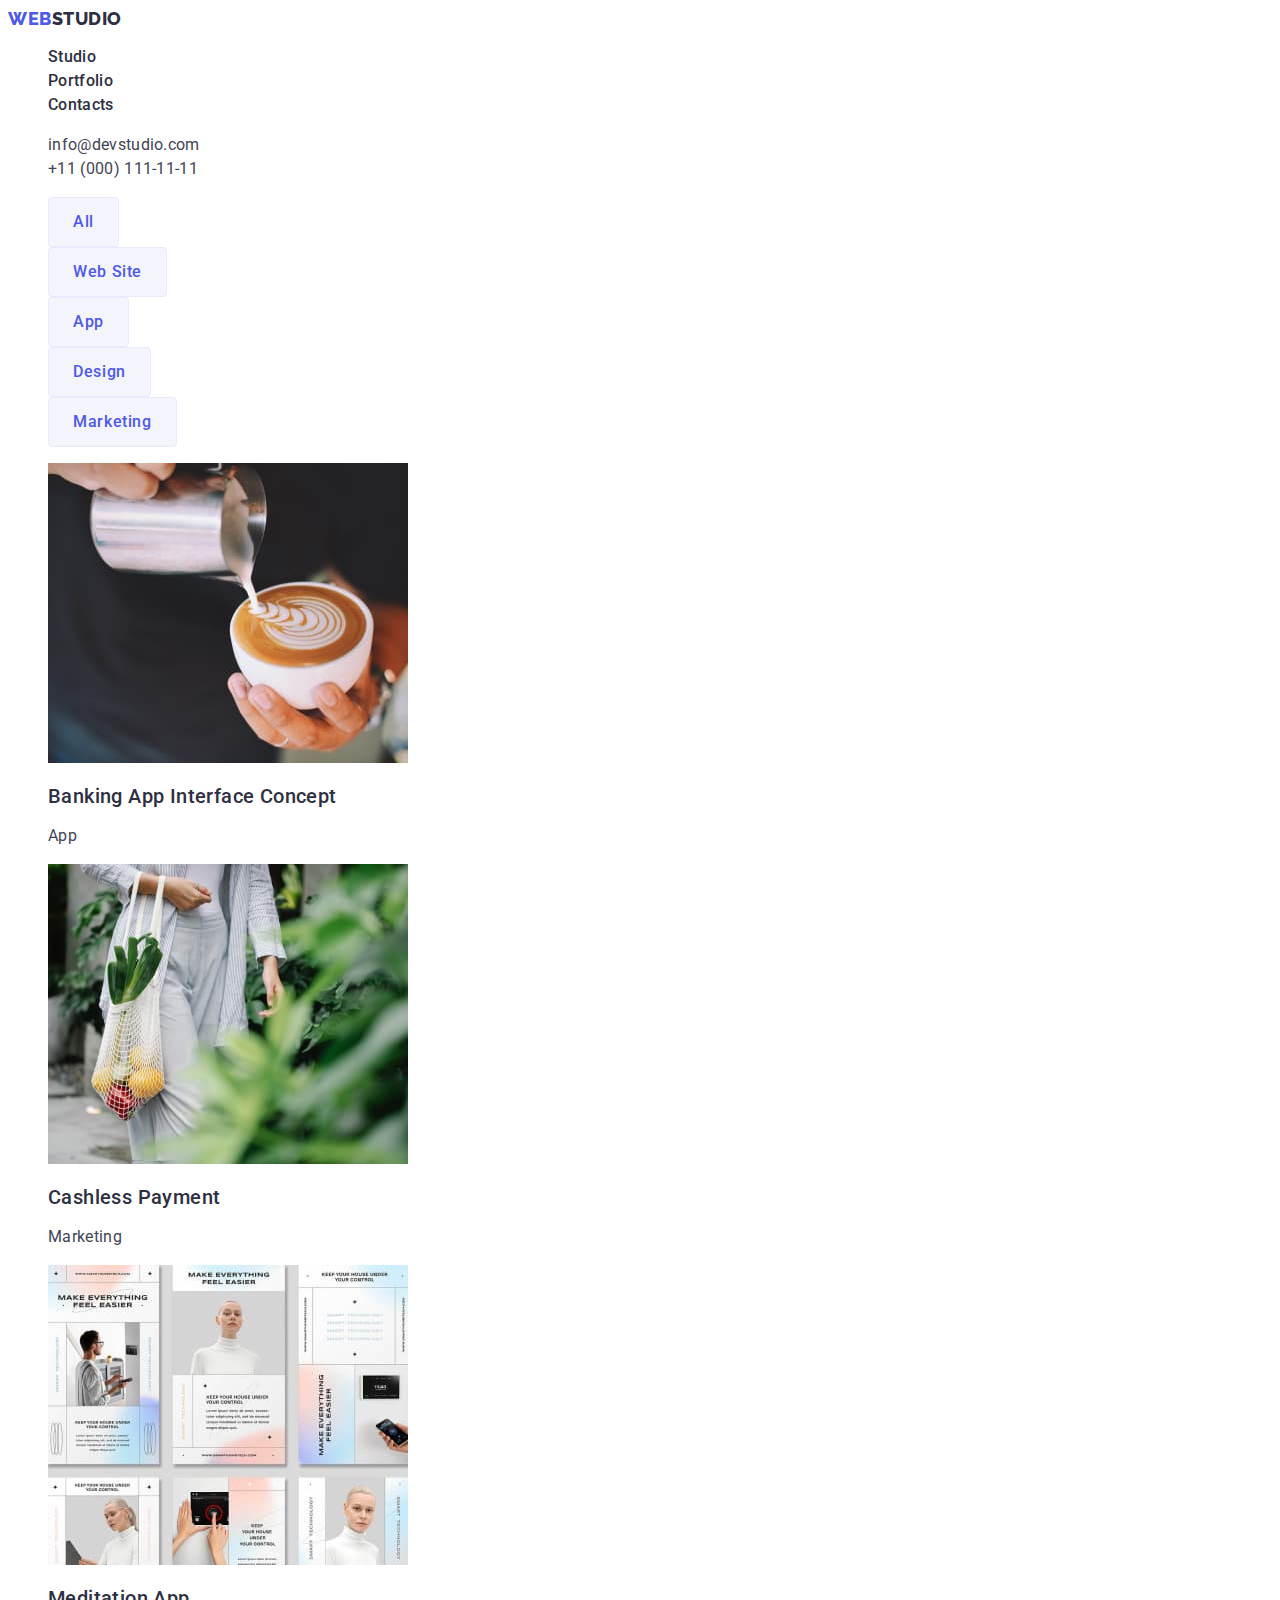
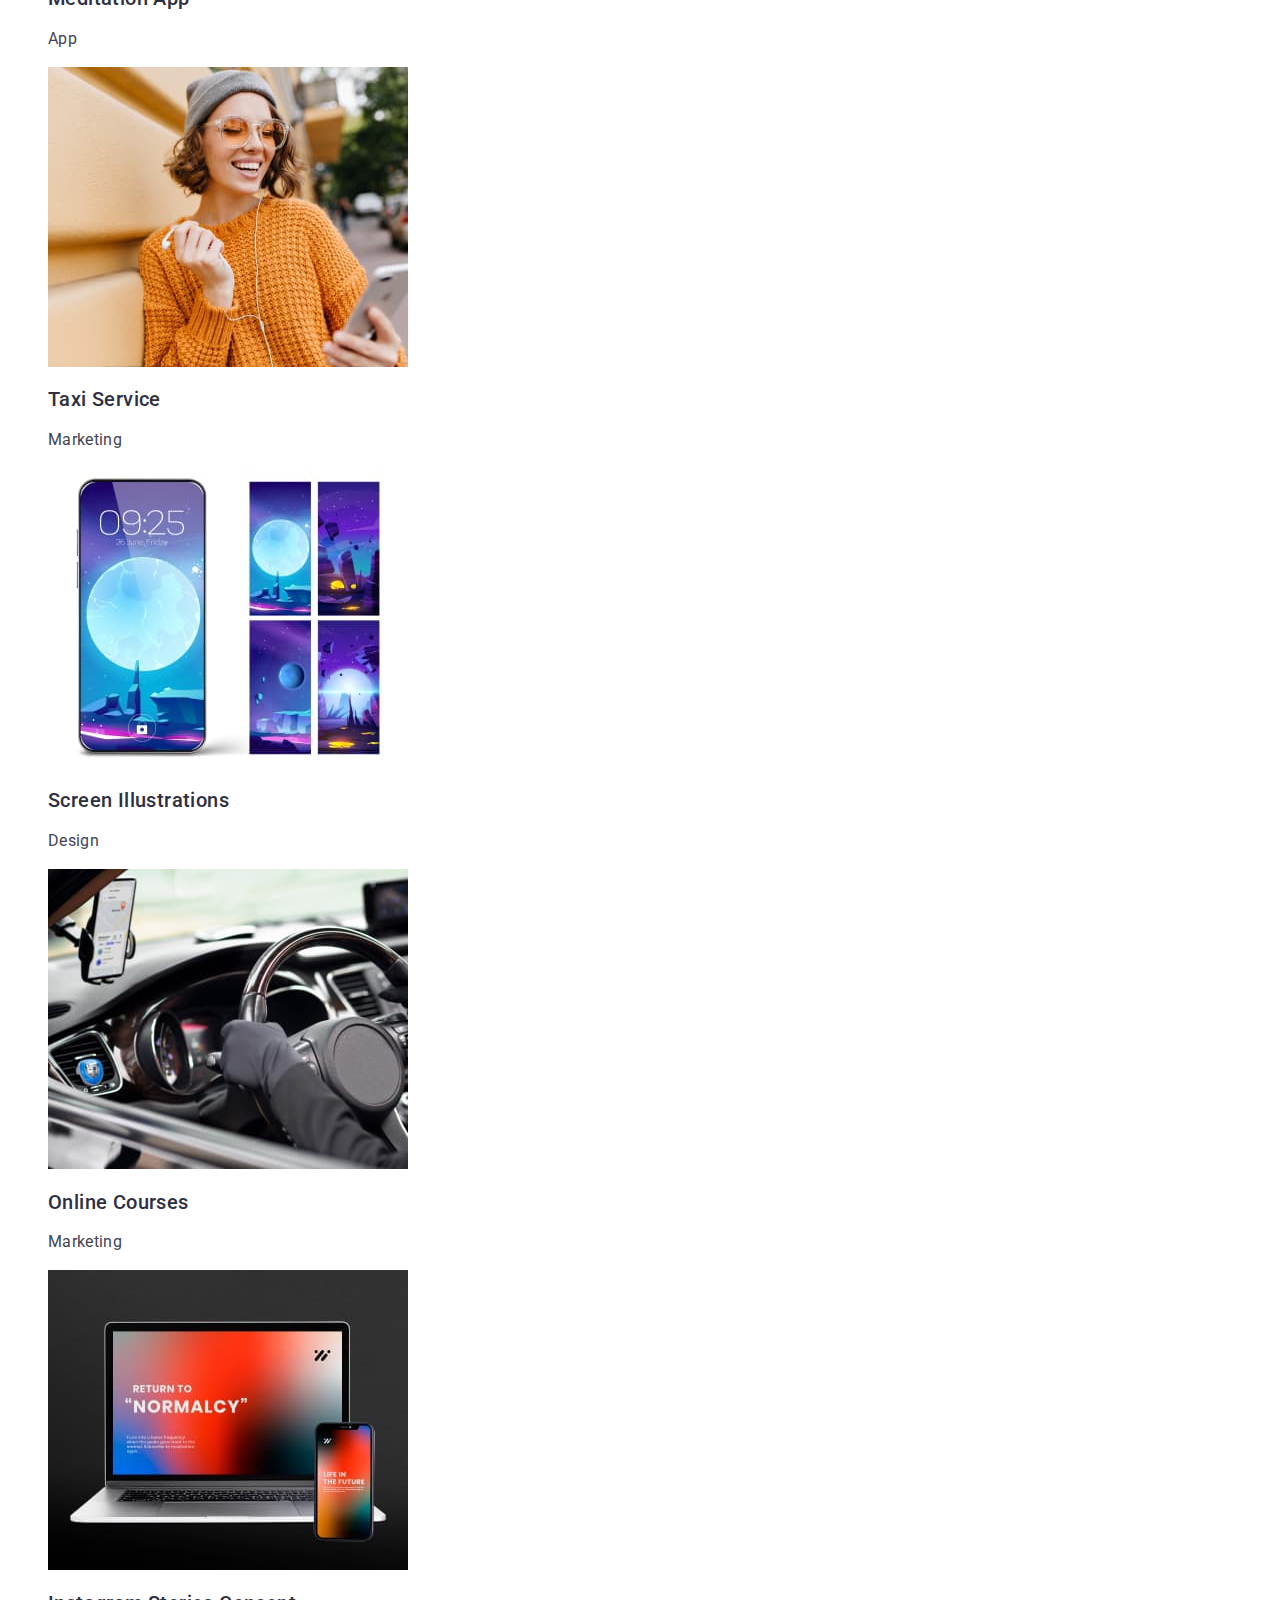
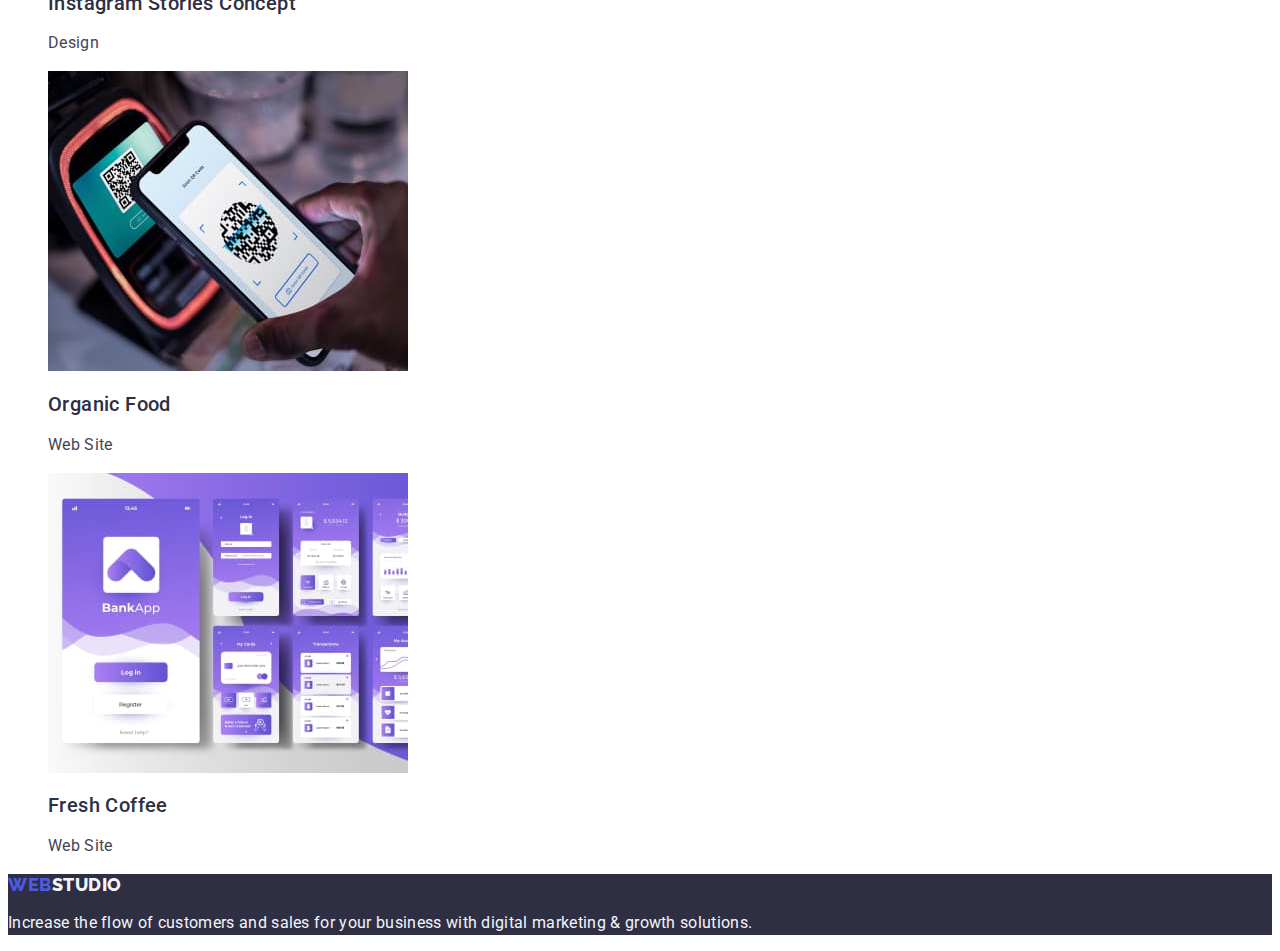
==== portfolio.html @ 0aa640eb "Add homework 2" ====
<!DOCTYPE html>
<html lang="en">
  <head>
    <meta charset="UTF-8" />
    <meta http-equiv="X-UA-Compatible" content="IE=edge" />
    <meta name="viewport" content="width=device-width, initial-scale=1.0" />
    <title>Portfolio</title>

    <link rel="preconnect" href="https://fonts.googleapis.com" />
    <link rel="preconnect" href="https://fonts.gstatic.com" crossorigin />
    <link
      href="https://fonts.googleapis.com/css2?family=Raleway:wght@700;800&family=Roboto:wght@400;500;700;900&display=swap"
      rel="stylesheet"
    />

    <link rel="stylesheet" href="./css/styles.css" />
  </head>
  <body>
    <header>
      <nav>
        <a class="logo-link link" href="./index.html"
          >Web<span class="logo-link-theame-dark">Studio</span></a
        >

        <ul class="menu list">
          <li class="menu-item"><a class="menu-link link" href="./index.html">Studio</a></li>
          <li class="menu-item"><a class="menu-link link" href="./portfolio.html">Portfolio</a></li>
          <li class="menu-item"><a class="menu-link link" href="">Contacts</a></li>
        </ul>
      </nav>

      <address class="contacts">
        <ul class="contacts-list list">
          <li class="contacts-item">
            <a class="contacts-link link" href="mailto:info@devstudio.com">info@devstudio.com</a>
          </li>
          <li class="contacts-item">
            <a class="contacts-link link" href="tel:+110001111111">+11 (000) 111-11-11</a>
          </li>
        </ul>
      </address>
    </header>

    <main>
      <!-- Portfolio section -->
      <section class="portfolio-section">
        <h1 hidden>Portfolio</h1>
        <ul class="portfolio-menu list">
          <li class="portfolio-menu-item">
            <button class="portfolio-menu-button" type="button">All</button>
          </li>
          <li class="portfolio-menu-item">
            <button class="portfolio-menu-button" type="button">Web Site</button>
          </li>
          <li class="portfolio-menu-item">
            <button class="portfolio-menu-button" type="button">App</button>
          </li>
          <li class="portfolio-menu-item">
            <button class="portfolio-menu-button" type="button">Design</button>
          </li>
          <li class="portfolio-menu-item">
            <button class="portfolio-menu-button" type="button">Marketing</button>
          </li>
        </ul>

        <ul class="portfolio-list list">
          <li class="portfolio-item">
            <a class="portfolio-item-link link" href="">
              <img
                class="portfolio-item-img"
                src="./images/portfolio/img-1.jpg"
                alt="Banking App Interface Concept"
                width="360"
                height="300"
              />
              <h2 class="section-item-title">Banking App Interface Concept</h2>
              <p class="section-item-text">App</p>
            </a>
          </li>
          <li class="portfolio-item">
            <a class="portfolio-item-link link" href="">
              <img
                class="portfolio-item-img"
                src="./images/portfolio/img-2.jpg"
                alt="Cashless Payment"
                width="360"
                height="300"
              />
              <h2 class="section-item-title">Cashless Payment</h2>
              <p class="section-item-text">Marketing</p>
            </a>
          </li>
          <li class="portfolio-item">
            <a class="portfolio-item-link link" href="">
              <img
                class="portfolio-item-img"
                src="./images/portfolio/img-3.jpg"
                alt="Meditation App"
                width="360"
                height="300"
              />
              <h2 class="section-item-title">Meditation App</h2>
              <p class="section-item-text">App</p>
            </a>
          </li>
          <li class="portfolio-item">
            <a class="portfolio-item-link link" href="">
              <img
                class="portfolio-item-img"
                src="./images/portfolio/img-4.jpg"
                alt="Taxi Service"
                width="360"
                height="300"
              />
              <h2 class="section-item-title">Taxi Service</h2>
              <p class="section-item-text">Marketing</p>
            </a>
          </li>
          <li class="portfolio-item">
            <a class="portfolio-item-link link" href="">
              <img
                class="portfolio-item-img"
                src="./images/portfolio/img-5.jpg"
                alt="Screen Illustrations"
                width="360"
                height="300"
              />
              <h2 class="section-item-title">Screen Illustrations</h2>
              <p class="section-item-text">Design</p>
            </a>
          </li>
          <li class="portfolio-item">
            <a class="portfolio-item-link link" href="">
              <img
                class="portfolio-item-img"
                src="./images/portfolio/img-6.jpg"
                alt="Online Courses"
                width="360"
                height="300"
              />
              <h2 class="section-item-title">Online Courses</h2>
              <p class="section-item-text">Marketing</p>
            </a>
          </li>
          <li class="portfolio-item">
            <a class="portfolio-item-link link" href="">
              <img
                class="portfolio-item-img"
                src="./images/portfolio/img-7.jpg"
                alt="Instagram Stories Concept"
                width="360"
                height="300"
              />
              <h2 class="section-item-title">Instagram Stories Concept</h2>
              <p class="section-item-text">Design</p>
            </a>
          </li>
          <li class="portfolio-item">
            <a class="portfolio-item-link link" href="">
              <img
                class="portfolio-item-img"
                src="./images/portfolio/img-8.jpg"
                alt="Organic Food"
                width="360"
                height="300"
              />
              <h2 class="section-item-title">Organic Food</h2>
              <p class="section-item-text">Web Site</p>
            </a>
          </li>
          <li class="portfolio-item">
            <a class="portfolio-item-link link" href="">
              <img
                class="portfolio-item-img"
                src="./images/portfolio/img-9.jpg"
                alt="Fresh Coffee"
                width="360"
                height="300"
              />
              <h2 class="section-item-title">Fresh Coffee</h2>
              <p class="section-item-text">Web Site</p>
            </a>
          </li>
        </ul>
      </section>
    </main>

    <!-- Footer section -->
    <footer class="footer-section">
      <a class="logo-link link" href="./index.html"
        >Web<span class="logo-link-theame-light">Studio</span></a
      >

      <p class="footer-text">
        Increase the flow of customers and sales for your business with digital marketing & growth
        solutions.
      </p>
    </footer>
  </body>
</html>
---- css/styles.css ----
:root {
  --general-font-color: #434455;
  --white-color: #ffffff;
  --dark-color: #2e2f42;
  --light-color: #f4f4fd;
  --link-color: #4d5ae5;
  --link-active-color: #404bbf;
}

body {
  font-family: 'Roboto', sans-serif;
  color: var(--general-font-color);
  background-color: var(--white-color);
}

.list {
  list-style: none;
}

.link {
  text-decoration: none;
}

/* ======================= Components section ========================== */

.logo-link {
  font-family: 'Raleway', sans-serif;
  font-weight: 800;
  font-size: 18px;
  line-height: 1.17;
  letter-spacing: 0.03em;
  text-transform: uppercase;
  color: var(--link-color);
}

.logo-link-theame-dark {
  color: var(--dark-color);
}

.logo-link-theame-light {
  color: var(--light-color);
}

.section-title {
  font-weight: 700;
  font-size: 36px;
  line-height: 1.11;
  letter-spacing: 0.02em;
  text-align: center;
  text-transform: capitalize;
  color: var(--dark-color);
}

.section-item-title {
  font-weight: 500;
  font-size: 20px;
  line-height: 1.2;
  letter-spacing: 0.02em;
  color: var(--dark-color);
}

.section-item-text {
  font-size: 16px;
  line-height: 1.5;
  letter-spacing: 0.02em;
  color: var(--general-font-color);
}

/* ======================= Components section ========================== */

/* ======================= Header section ========================== */

.menu-link {
  font-weight: 500;
  font-size: 16px;
  line-height: 1.5;
  letter-spacing: 0.02em;
  color: var(--dark-color);
}

.menu-link:hover,
.menu-link:focus {
  color: var(--link-active-color);
}

.contacts {
  font-style: normal;
}

.contacts-link {
  font-style: normal;

  font-size: 16px;
  line-height: 1.5;
  letter-spacing: 0.02em;
  color: var(--general-font-color);
}

.contacts-link:hover,
.contacts-link:focus {
  color: var(--link-active-color);
}

/* ======================= /Header section ========================== */

/* ======================= Hero section ========================== */
.hero-section {
  background-color: var(--dark-color);
}

.hero-title {
  font-weight: 700;
  font-size: 56px;
  line-height: 1.07;
  text-align: center;
  letter-spacing: 0.02em;
  color: var(--white-color);
}

.hero-btn {
  font-family: 'Roboto', sans-serif;
  font-weight: 500;
  font-size: 16px;
  line-height: 1.5;
  letter-spacing: 0.04em;

  cursor: pointer;
  padding: 16px 32px;
  background-color: var(--link-color);
  color: var(--white-color);
}

.hero-btn:hover,
.hero-btn:focus {
  background-color: var(--link-active-color);
}

/* ======================= /Hero section ========================== */

/* ======================= About section ========================== */
.about-section {
  background-color: var(--white-color);
}
/* ======================= /About section ========================== */

/* ======================= Work section ========================== */
.work-section {
  background-color: var(--white-color);
}

/* ======================= /Work section ========================== */

/* ======================= Team section ========================== */

.team-section {
  background-color: var(--light-color);
}

.team-list-item {
  background-color: var(--white-color);
}

/* ======================= /Team section ========================== */

/* ======================= Portfolio section ========================== */

.portfolio-menu-button {
  font-family: 'Roboto', sans-serif;
  font-weight: 500;
  font-size: 16px;
  line-height: 1.5;
  letter-spacing: 0.04em;
  color: #4d5ae5;

  padding: 12px 24px;
  background: var(--light-color);
  border: 1px solid #e7e9fc;
  border-radius: 4px;
  cursor: pointer;
}

.portfolio-menu-button:hover,
.portfolio-menu-button:focus {
  background: #404bbf;
  color: var(--white-color);
  box-shadow: 0px 3px 1px rgba(0, 0, 0, 0.1), 0px 2px 1px rgba(0, 0, 0, 0.08),
    0px 2px 2px rgba(0, 0, 0, 0.12);
}

/* ======================= /Portfolio section ========================== */

/* ======================= Footer section ========================== */

.footer-section {
  background-color: var(--dark-color);
}

.footer-text {
  font-size: 16px;
  line-height: 1.5;
  letter-spacing: 0.02em;
  color: var(--light-color);
}

/* ======================= /Footer section ========================== */
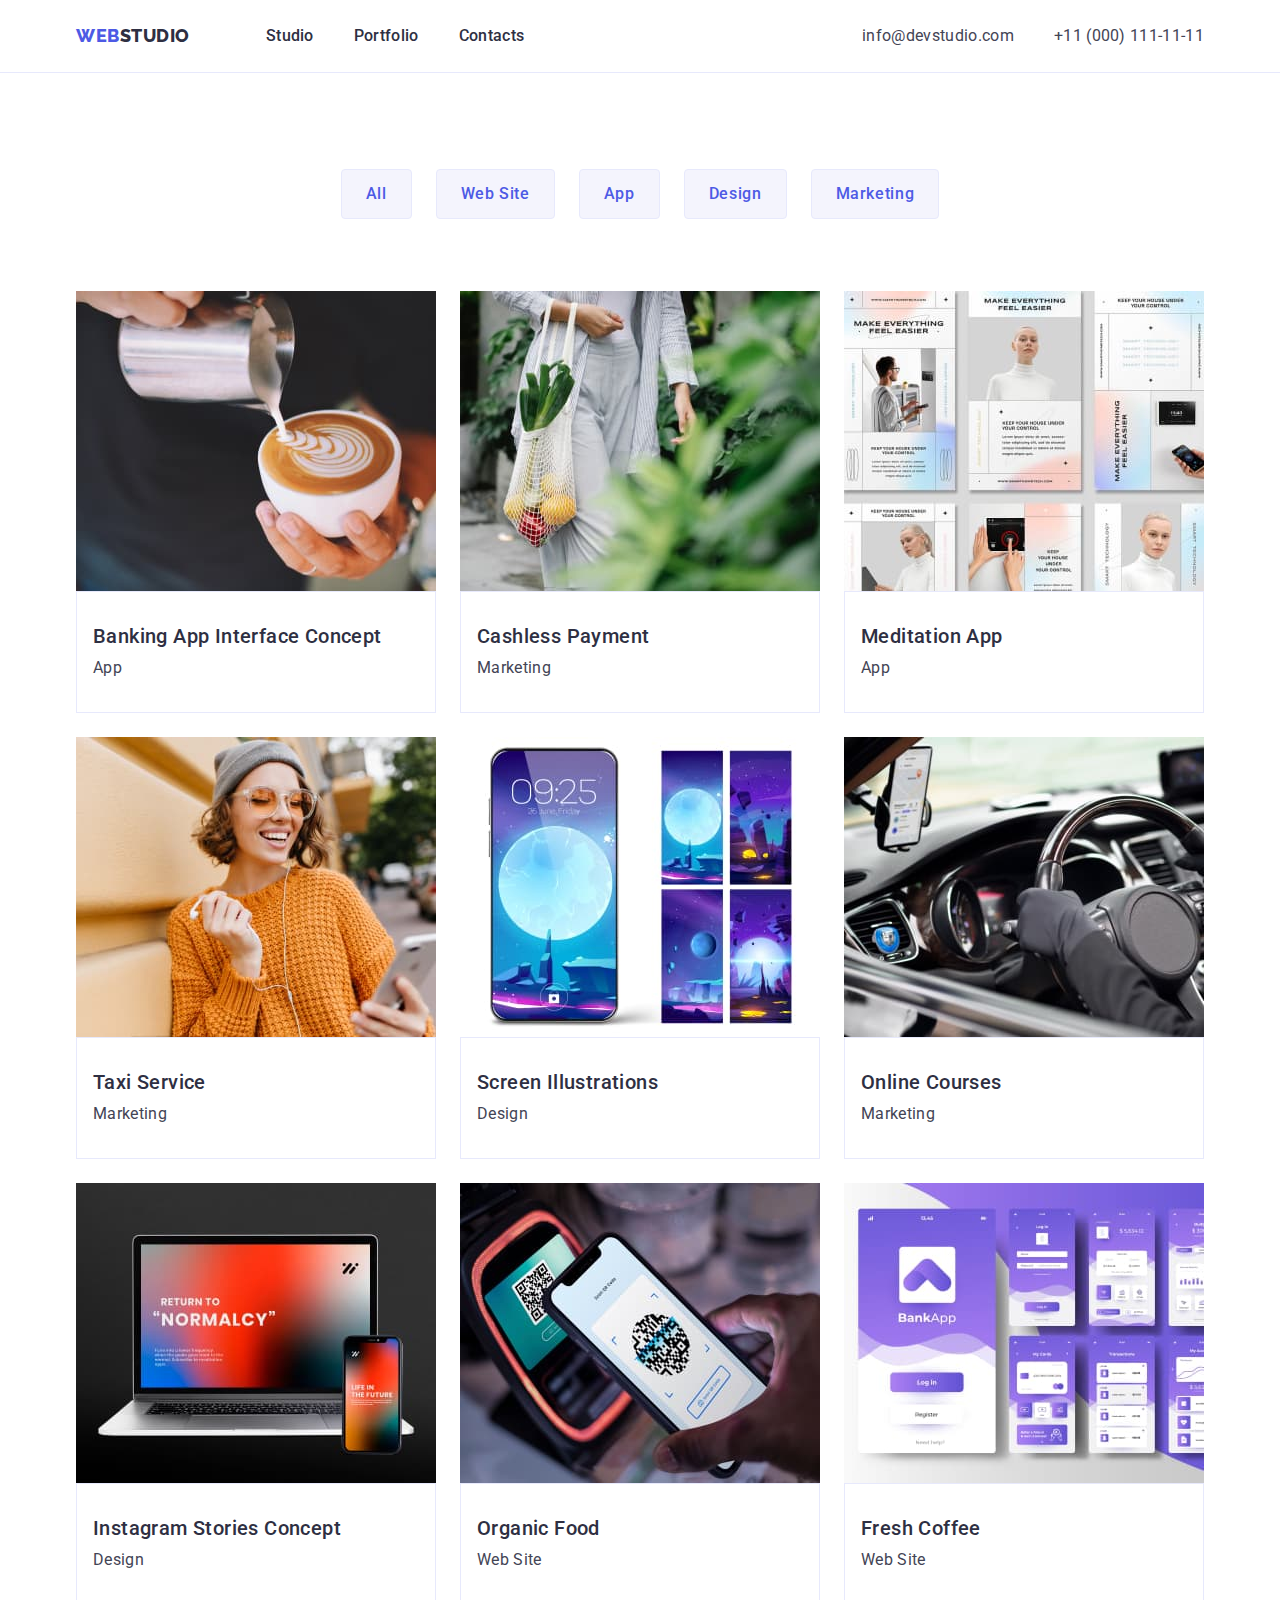
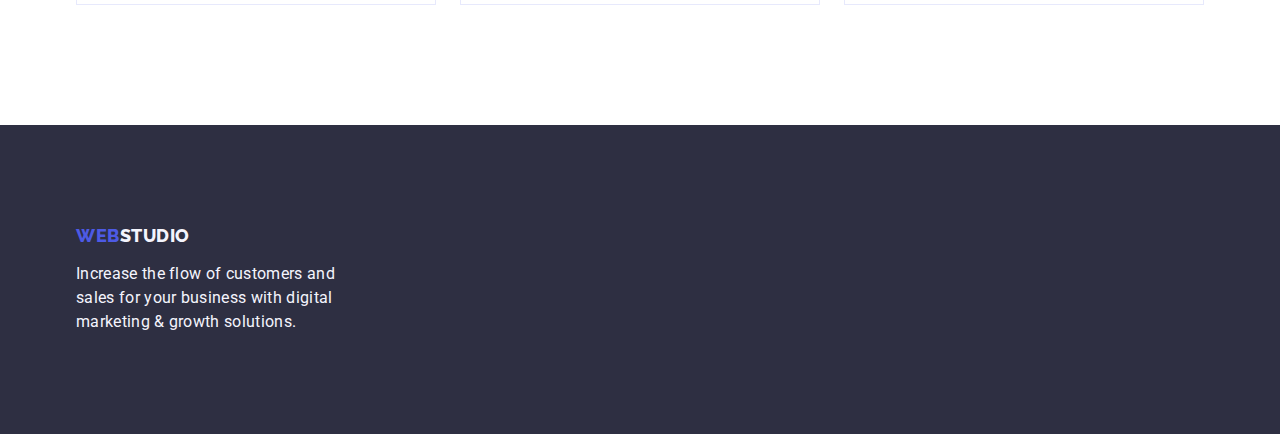
==== commit 7f64f668: "Update portfolio and hero" ====
--- a/portfolio.html
+++ b/portfolio.html
@@ -13,188 +13,219 @@
       rel="stylesheet"
     />
 
+    <link
+      rel="stylesheet"
+      href="https://cdn.jsdelivr.net/npm/modern-normalize@1.1.0/modern-normalize.min.css"
+    />
+
     <link rel="stylesheet" href="./css/styles.css" />
   </head>
   <body>
-    <header>
-      <nav>
-        <a class="logo-link link" href="./index.html"
-          >Web<span class="logo-link-theame-dark">Studio</span></a
-        >
-
-        <ul class="menu list">
-          <li class="menu-item"><a class="menu-link link" href="./index.html">Studio</a></li>
-          <li class="menu-item"><a class="menu-link link" href="./portfolio.html">Portfolio</a></li>
-          <li class="menu-item"><a class="menu-link link" href="">Contacts</a></li>
-        </ul>
-      </nav>
-
-      <address class="contacts">
-        <ul class="contacts-list list">
-          <li class="contacts-item">
-            <a class="contacts-link link" href="mailto:info@devstudio.com">info@devstudio.com</a>
-          </li>
-          <li class="contacts-item">
-            <a class="contacts-link link" href="tel:+110001111111">+11 (000) 111-11-11</a>
-          </li>
-        </ul>
-      </address>
+    <header class="header-section">
+      <div class="container header-section-container">
+        <nav class="page-nav">
+          <a class="logo-link link" href="./index.html"
+            >Web<span class="logo-link-theame-dark">Studio</span></a
+          >
+
+          <ul class="menu list">
+            <li class="menu-item"><a class="menu-link link" href="./index.html">Studio</a></li>
+            <li class="menu-item">
+              <a class="menu-link link" href="./portfolio.html">Portfolio</a>
+            </li>
+            <li class="menu-item"><a class="menu-link link" href="">Contacts</a></li>
+          </ul>
+        </nav>
+
+        <address class="contacts">
+          <ul class="contacts-list list">
+            <li class="contacts-item">
+              <a class="contacts-link link" href="mailto:info@devstudio.com">info@devstudio.com</a>
+            </li>
+            <li class="contacts-item">
+              <a class="contacts-link link" href="tel:+110001111111">+11 (000) 111-11-11</a>
+            </li>
+          </ul>
+        </address>
+      </div>
     </header>
 
     <main>
-      <!-- Portfolio section -->
-      <section class="portfolio-section">
-        <h1 hidden>Portfolio</h1>
-        <ul class="portfolio-menu list">
-          <li class="portfolio-menu-item">
-            <button class="portfolio-menu-button" type="button">All</button>
-          </li>
-          <li class="portfolio-menu-item">
-            <button class="portfolio-menu-button" type="button">Web Site</button>
-          </li>
-          <li class="portfolio-menu-item">
-            <button class="portfolio-menu-button" type="button">App</button>
-          </li>
-          <li class="portfolio-menu-item">
-            <button class="portfolio-menu-button" type="button">Design</button>
-          </li>
-          <li class="portfolio-menu-item">
-            <button class="portfolio-menu-button" type="button">Marketing</button>
-          </li>
-        </ul>
-
-        <ul class="portfolio-list list">
-          <li class="portfolio-item">
-            <a class="portfolio-item-link link" href="">
-              <img
-                class="portfolio-item-img"
-                src="./images/portfolio/img-1.jpg"
-                alt="Banking App Interface Concept"
-                width="360"
-                height="300"
-              />
-              <h2 class="section-item-title">Banking App Interface Concept</h2>
-              <p class="section-item-text">App</p>
-            </a>
-          </li>
-          <li class="portfolio-item">
-            <a class="portfolio-item-link link" href="">
-              <img
-                class="portfolio-item-img"
-                src="./images/portfolio/img-2.jpg"
-                alt="Cashless Payment"
-                width="360"
-                height="300"
-              />
-              <h2 class="section-item-title">Cashless Payment</h2>
-              <p class="section-item-text">Marketing</p>
-            </a>
-          </li>
-          <li class="portfolio-item">
-            <a class="portfolio-item-link link" href="">
-              <img
-                class="portfolio-item-img"
-                src="./images/portfolio/img-3.jpg"
-                alt="Meditation App"
-                width="360"
-                height="300"
-              />
-              <h2 class="section-item-title">Meditation App</h2>
-              <p class="section-item-text">App</p>
-            </a>
-          </li>
-          <li class="portfolio-item">
-            <a class="portfolio-item-link link" href="">
-              <img
-                class="portfolio-item-img"
-                src="./images/portfolio/img-4.jpg"
-                alt="Taxi Service"
-                width="360"
-                height="300"
-              />
-              <h2 class="section-item-title">Taxi Service</h2>
-              <p class="section-item-text">Marketing</p>
-            </a>
-          </li>
-          <li class="portfolio-item">
-            <a class="portfolio-item-link link" href="">
-              <img
-                class="portfolio-item-img"
-                src="./images/portfolio/img-5.jpg"
-                alt="Screen Illustrations"
-                width="360"
-                height="300"
-              />
-              <h2 class="section-item-title">Screen Illustrations</h2>
-              <p class="section-item-text">Design</p>
-            </a>
-          </li>
-          <li class="portfolio-item">
-            <a class="portfolio-item-link link" href="">
-              <img
-                class="portfolio-item-img"
-                src="./images/portfolio/img-6.jpg"
-                alt="Online Courses"
-                width="360"
-                height="300"
-              />
-              <h2 class="section-item-title">Online Courses</h2>
-              <p class="section-item-text">Marketing</p>
-            </a>
-          </li>
-          <li class="portfolio-item">
-            <a class="portfolio-item-link link" href="">
-              <img
-                class="portfolio-item-img"
-                src="./images/portfolio/img-7.jpg"
-                alt="Instagram Stories Concept"
-                width="360"
-                height="300"
-              />
-              <h2 class="section-item-title">Instagram Stories Concept</h2>
-              <p class="section-item-text">Design</p>
-            </a>
-          </li>
-          <li class="portfolio-item">
-            <a class="portfolio-item-link link" href="">
-              <img
-                class="portfolio-item-img"
-                src="./images/portfolio/img-8.jpg"
-                alt="Organic Food"
-                width="360"
-                height="300"
-              />
-              <h2 class="section-item-title">Organic Food</h2>
-              <p class="section-item-text">Web Site</p>
-            </a>
-          </li>
-          <li class="portfolio-item">
-            <a class="portfolio-item-link link" href="">
-              <img
-                class="portfolio-item-img"
-                src="./images/portfolio/img-9.jpg"
-                alt="Fresh Coffee"
-                width="360"
-                height="300"
-              />
-              <h2 class="section-item-title">Fresh Coffee</h2>
-              <p class="section-item-text">Web Site</p>
-            </a>
-          </li>
-        </ul>
-      </section>
+      <div class="container">
+        <!-- Portfolio section -->
+        <section class="portfolio-section">
+          <h1 hidden>Portfolio</h1>
+          <ul class="portfolio-menu list">
+            <li class="portfolio-menu-item">
+              <button class="portfolio-menu-button" type="button">All</button>
+            </li>
+            <li class="portfolio-menu-item">
+              <button class="portfolio-menu-button" type="button">Web Site</button>
+            </li>
+            <li class="portfolio-menu-item">
+              <button class="portfolio-menu-button" type="button">App</button>
+            </li>
+            <li class="portfolio-menu-item">
+              <button class="portfolio-menu-button" type="button">Design</button>
+            </li>
+            <li class="portfolio-menu-item">
+              <button class="portfolio-menu-button" type="button">Marketing</button>
+            </li>
+          </ul>
+
+          <ul class="portfolio-list list">
+            <li class="portfolio-item">
+              <a class="portfolio-item-link link" href="">
+                <img
+                  class="portfolio-item-img"
+                  src="./images/portfolio/img-1.jpg"
+                  alt="Banking App Interface Concept"
+                  width="360"
+                  height="300"
+                />
+                <div class="portfolio-content-wraper">
+                  <h2 class="section-item-title">Banking App Interface Concept</h2>
+                  <p class="section-item-text">App</p>
+                </div>
+              </a>
+            </li>
+            <li class="portfolio-item">
+              <a class="portfolio-item-link link" href="">
+                <img
+                  class="portfolio-item-img"
+                  src="./images/portfolio/img-2.jpg"
+                  alt="Cashless Payment"
+                  width="360"
+                  height="300"
+                />
+                <div class="portfolio-content-wraper">
+                  <h2 class="section-item-title">Cashless Payment</h2>
+                  <p class="section-item-text">Marketing</p>
+                </div>
+              </a>
+            </li>
+            <li class="portfolio-item">
+              <a class="portfolio-item-link link" href="">
+                <img
+                  class="portfolio-item-img"
+                  src="./images/portfolio/img-3.jpg"
+                  alt="Meditation App"
+                  width="360"
+                  height="300"
+                />
+                <div class="portfolio-content-wraper">
+                  <h2 class="section-item-title">Meditation App</h2>
+                  <p class="section-item-text">App</p>
+                </div>
+              </a>
+            </li>
+            <li class="portfolio-item">
+              <a class="portfolio-item-link link" href="">
+                <img
+                  class="portfolio-item-img"
+                  src="./images/portfolio/img-4.jpg"
+                  alt="Taxi Service"
+                  width="360"
+                  height="300"
+                />
+                <div class="portfolio-content-wraper">
+                  <h2 class="section-item-title">Taxi Service</h2>
+                  <p class="section-item-text">Marketing</p>
+                </div>
+              </a>
+            </li>
+            <li class="portfolio-item">
+              <a class="portfolio-item-link link" href="">
+                <img
+                  class="portfolio-item-img"
+                  src="./images/portfolio/img-5.jpg"
+                  alt="Screen Illustrations"
+                  width="360"
+                  height="300"
+                />
+                <div class="portfolio-content-wraper">
+                  <h2 class="section-item-title">Screen Illustrations</h2>
+                  <p class="section-item-text">Design</p>
+                </div>
+              </a>
+            </li>
+            <li class="portfolio-item">
+              <a class="portfolio-item-link link" href="">
+                <img
+                  class="portfolio-item-img"
+                  src="./images/portfolio/img-6.jpg"
+                  alt="Online Courses"
+                  width="360"
+                  height="300"
+                />
+                <div class="portfolio-content-wraper">
+                  <h2 class="section-item-title">Online Courses</h2>
+                  <p class="section-item-text">Marketing</p>
+                </div>
+              </a>
+            </li>
+            <li class="portfolio-item">
+              <a class="portfolio-item-link link" href="">
+                <img
+                  class="portfolio-item-img"
+                  src="./images/portfolio/img-7.jpg"
+                  alt="Instagram Stories Concept"
+                  width="360"
+                  height="300"
+                />
+                <div class="portfolio-content-wraper">
+                  <h2 class="section-item-title">Instagram Stories Concept</h2>
+                  <p class="section-item-text">Design</p>
+                </div>
+              </a>
+            </li>
+            <li class="portfolio-item">
+              <a class="portfolio-item-link link" href="">
+                <img
+                  class="portfolio-item-img"
+                  src="./images/portfolio/img-8.jpg"
+                  alt="Organic Food"
+                  width="360"
+                  height="300"
+                />
+                <div class="portfolio-content-wraper">
+                  <h2 class="section-item-title">Organic Food</h2>
+                  <p class="section-item-text">Web Site</p>
+                </div>
+              </a>
+            </li>
+            <li class="portfolio-item">
+              <a class="portfolio-item-link link" href="">
+                <img
+                  class="portfolio-item-img"
+                  src="./images/portfolio/img-9.jpg"
+                  alt="Fresh Coffee"
+                  width="360"
+                  height="300"
+                />
+                <div class="portfolio-content-wraper">
+                  <h2 class="section-item-title">Fresh Coffee</h2>
+                  <p class="section-item-text">Web Site</p>
+                </div>
+              </a>
+            </li>
+          </ul>
+        </section>
+      </div>
     </main>
 
     <!-- Footer section -->
     <footer class="footer-section">
-      <a class="logo-link link" href="./index.html"
-        >Web<span class="logo-link-theame-light">Studio</span></a
-      >
-
-      <p class="footer-text">
-        Increase the flow of customers and sales for your business with digital marketing & growth
-        solutions.
-      </p>
+      <div class="container">
+        <a class="logo-link link" href="./index.html"
+          >Web<span class="logo-link-theame-light">Studio</span></a
+        >
+
+        <p class="footer-text">
+          Increase the flow of customers and sales for your business with digital marketing & growth
+          solutions.
+        </p>
+      </div>
     </footer>
   </body>
 </html>
--- a/css/styles.css
+++ b/css/styles.css
@@ -13,12 +13,48 @@
   background-color: var(--white-color);
 }
 
+h1,
+h2,
+h3,
+h4,
+p {
+  margin-top: 0;
+  margin-bottom: 0;
+}
+
+ul,
+ol {
+  margin-top: 0;
+  margin-bottom: 0;
+  padding-left: 0;
+}
+
+button {
+  cursor: pointer;
+}
+
+img {
+  display: block;
+}
+
 .list {
   list-style: none;
 }
 
 .link {
   text-decoration: none;
+}
+
+.section {
+  padding-top: 120px;
+  padding-bottom: 120px;
+}
+.container {
+  width: 1158px;
+  margin-left: auto;
+  margin-right: auto;
+  padding-left: 15px;
+  padding-right: 15px;
 }
 
 /* ======================= Components section ========================== */
@@ -31,6 +67,7 @@
   letter-spacing: 0.03em;
   text-transform: uppercase;
   color: var(--link-color);
+  margin-right: 76px;
 }
 
 .logo-link-theame-dark {
@@ -49,6 +86,7 @@
   text-align: center;
   text-transform: capitalize;
   color: var(--dark-color);
+  margin-bottom: 72px;
 }
 
 .section-item-title {
@@ -57,6 +95,7 @@
   line-height: 1.2;
   letter-spacing: 0.02em;
   color: var(--dark-color);
+  margin-bottom: 8px;
 }
 
 .section-item-text {
@@ -66,9 +105,39 @@
   color: var(--general-font-color);
 }
 
-/* ======================= Components section ========================== */
+/* ======================= /Components section ========================== */
 
 /* ======================= Header section ========================== */
+
+.header-section {
+  padding-top: 24px;
+  padding-bottom: 24px;
+  border-bottom: 1px solid #e7e9fc;
+}
+
+.header-section-container {
+  display: flex;
+  align-items: center;
+  justify-content: space-between;
+}
+
+.page-nav {
+  display: flex;
+  align-items: center;
+}
+
+.menu {
+  display: flex;
+  align-items: center;
+}
+
+.menu-item:not(:last-child) {
+  margin-right: 40px;
+}
+
+.contacts-item:not(:last-child) {
+  margin-right: 40px;
+}
 
 .menu-link {
   font-weight: 500;
@@ -87,6 +156,11 @@
   font-style: normal;
 }
 
+.contacts-list {
+  display: flex;
+  align-items: center;
+}
+
 .contacts-link {
   font-style: normal;
 
@@ -106,15 +180,28 @@
 /* ======================= Hero section ========================== */
 .hero-section {
   background-color: var(--dark-color);
+  /* display: flex; */
+  padding-top: 188px;
+  padding-bottom: 188px;
+  /* padding-left: 300px;
+  padding-right: 300px; */
+}
+
+.hero-wraper {
+  text-align: center;
 }
 
 .hero-title {
+  width: 496px;
   font-weight: 700;
   font-size: 56px;
   line-height: 1.07;
-  text-align: center;
+  /* text-align: center; */
   letter-spacing: 0.02em;
   color: var(--white-color);
+  margin-bottom: 48px;
+  margin-left: auto;
+  margin-right: auto;
 }
 
 .hero-btn {
@@ -123,11 +210,16 @@
   font-size: 16px;
   line-height: 1.5;
   letter-spacing: 0.04em;
-
   cursor: pointer;
   padding: 16px 32px;
   background-color: var(--link-color);
   color: var(--white-color);
+
+  box-shadow: 0px 4px 4px rgba(0, 0, 0, 0.15);
+  border-radius: 4px;
+  border: 0;
+  margin-left: auto;
+  margin-right: auto;
 }
 
 .hero-btn:hover,
@@ -141,11 +233,25 @@
 .about-section {
   background-color: var(--white-color);
 }
+
+.about-list {
+  display: flex;
+  gap: 24px;
+  align-items: center;
+}
 /* ======================= /About section ========================== */
 
 /* ======================= Work section ========================== */
 .work-section {
   background-color: var(--white-color);
+  padding-top: 0;
+}
+
+.work-list {
+  display: flex;
+  gap: 24px;
+
+  align-items: center;
 }
 
 /* ======================= /Work section ========================== */
@@ -156,13 +262,41 @@
   background-color: var(--light-color);
 }
 
+.team-list {
+  display: flex;
+  gap: 24px;
+  align-items: center;
+}
 .team-list-item {
   background-color: var(--white-color);
 }
 
+.team-content-wraper {
+  padding-top: 32px;
+  padding-bottom: 32px;
+}
+
+.team-list-item .section-item-title,
+.team-list-item .section-item-text {
+  text-align: center;
+}
+
 /* ======================= /Team section ========================== */
 
 /* ======================= Portfolio section ========================== */
+
+.portfolio-section {
+  text-align: center;
+  padding-top: 96px;
+  padding-bottom: 120px;
+}
+
+.portfolio-menu {
+  display: flex;
+  justify-content: center;
+  gap: 24px;
+  margin-bottom: 72px;
+}
 
 .portfolio-menu-button {
   font-family: 'Roboto', sans-serif;
@@ -187,15 +321,36 @@
     0px 2px 2px rgba(0, 0, 0, 0.12);
 }
 
+.portfolio-list {
+  display: flex;
+  justify-content: center;
+  flex-wrap: wrap;
+  gap: 24px;
+}
+
+.portfolio-link {
+}
+
+.portfolio-content-wraper {
+  border: 1px solid #e7e9fc;
+  text-align: left;
+  padding-top: 32px;
+  padding-bottom: 32px;
+  padding-left: 16px;
+}
 /* ======================= /Portfolio section ========================== */
 
 /* ======================= Footer section ========================== */
 
 .footer-section {
   background-color: var(--dark-color);
+  padding-top: 100px;
+  padding-bottom: 100px;
 }
 
 .footer-text {
+  width: 264px;
+  margin-top: 16px;
   font-size: 16px;
   line-height: 1.5;
   letter-spacing: 0.02em;
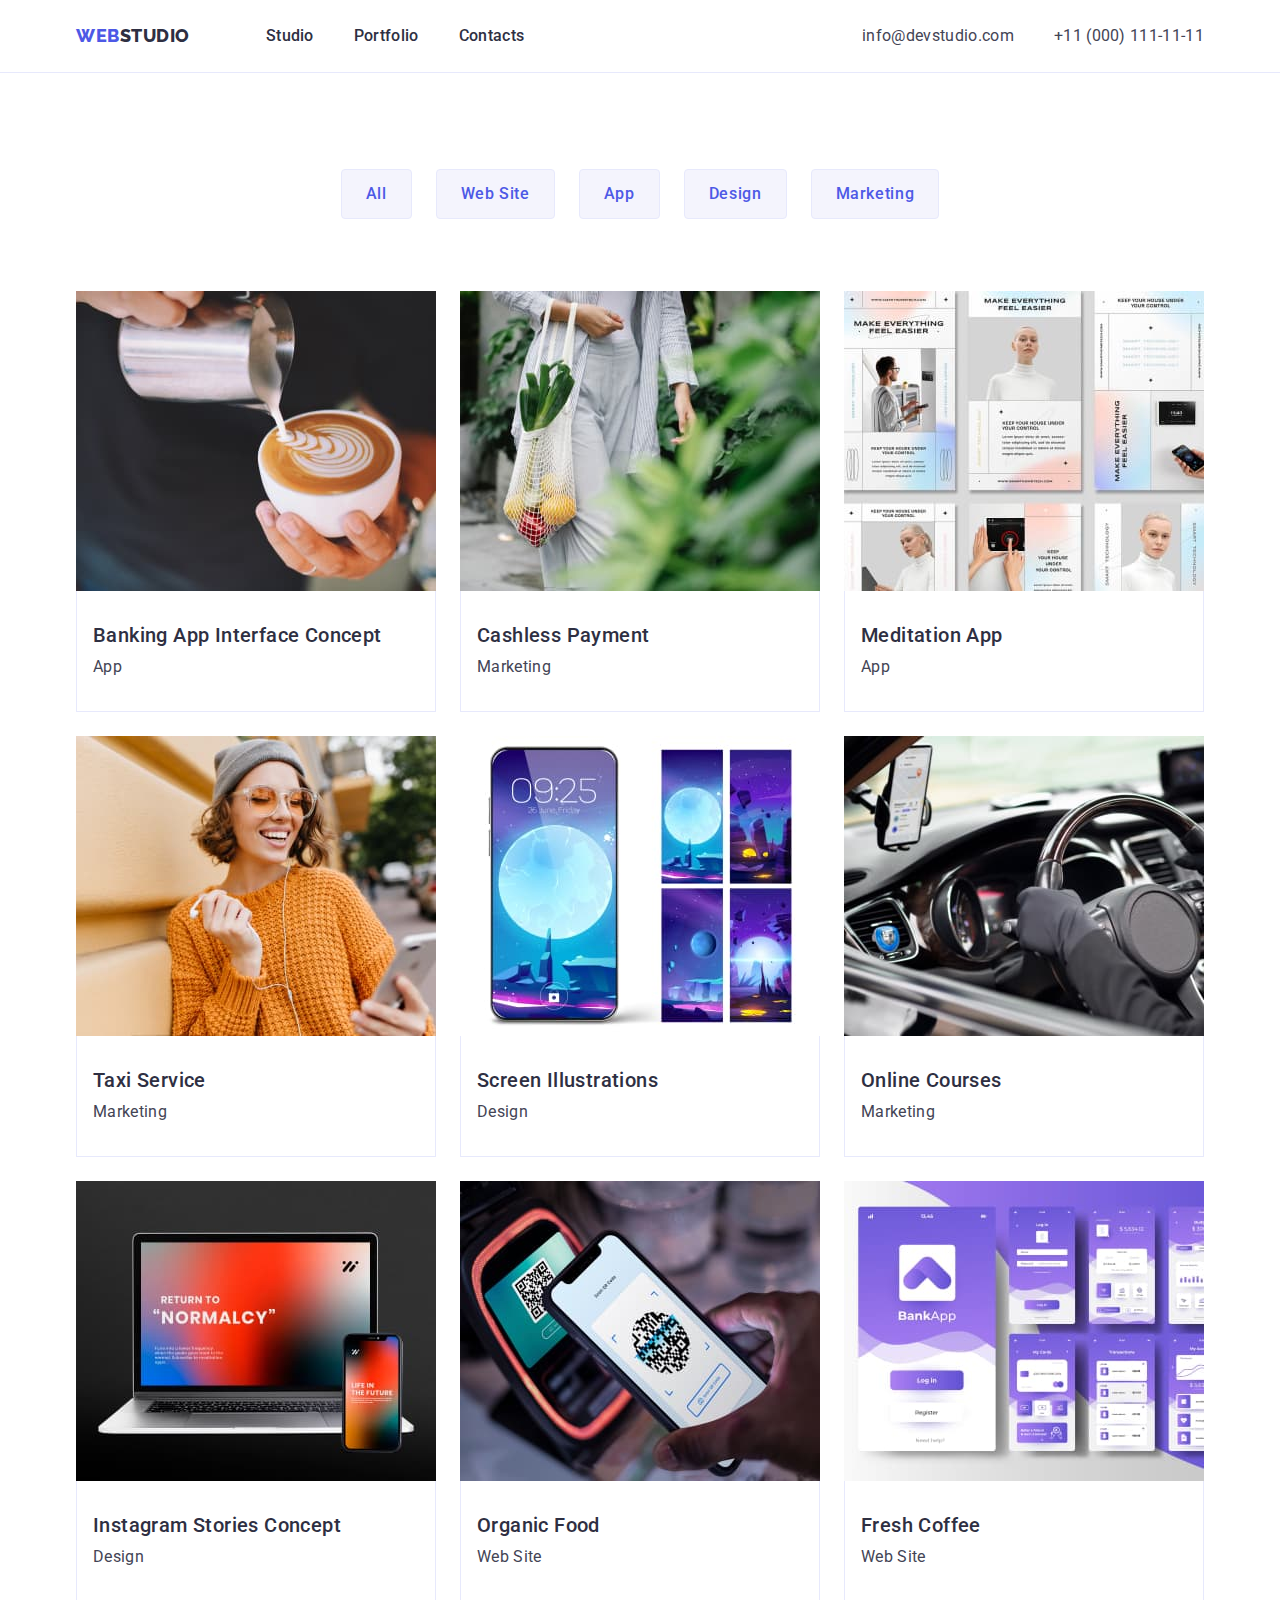
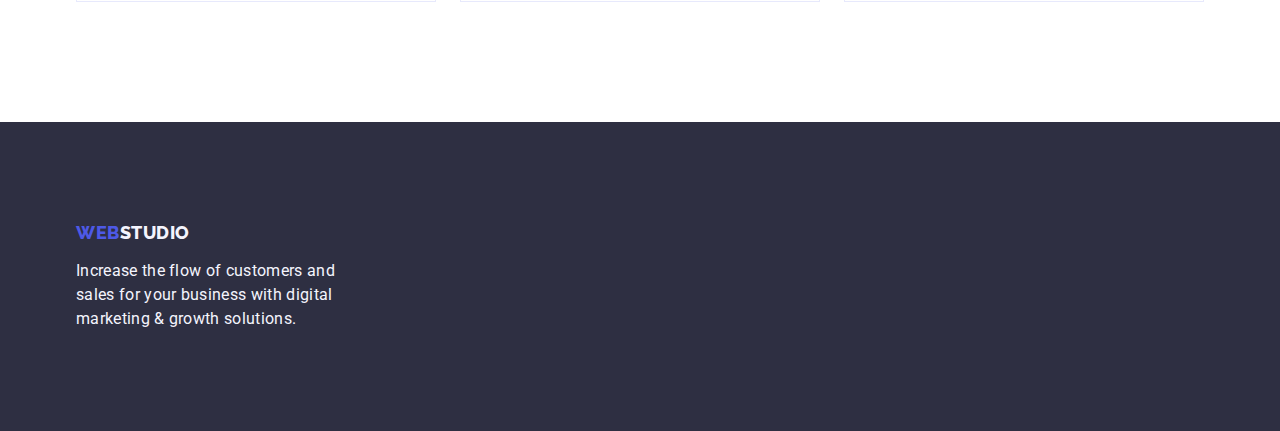
==== commit 123c52a0: "Error correction" ====
--- a/portfolio.html
+++ b/portfolio.html
@@ -51,9 +51,9 @@
     </header>
 
     <main>
-      <div class="container">
-        <!-- Portfolio section -->
-        <section class="portfolio-section">
+      <!-- Portfolio section -->
+      <section class="portfolio-section">
+        <div class="container">
           <h1 hidden>Portfolio</h1>
           <ul class="portfolio-menu list">
             <li class="portfolio-menu-item">
@@ -210,8 +210,8 @@
               </a>
             </li>
           </ul>
-        </section>
-      </div>
+        </div>
+      </section>
     </main>
 
     <!-- Footer section -->
--- a/css/styles.css
+++ b/css/styles.css
@@ -3,8 +3,9 @@
   --white-color: #ffffff;
   --dark-color: #2e2f42;
   --light-color: #f4f4fd;
-  --link-color: #4d5ae5;
+  --link-color: hsl(235, 75%, 60%);
   --link-active-color: #404bbf;
+  --border-light: #e7e9fc;
 }
 
 body {
@@ -237,7 +238,6 @@
 .about-list {
   display: flex;
   gap: 24px;
-  align-items: center;
 }
 /* ======================= /About section ========================== */
 
@@ -304,19 +304,20 @@
   font-size: 16px;
   line-height: 1.5;
   letter-spacing: 0.04em;
-  color: #4d5ae5;
+  color: var(--link-color);
 
   padding: 12px 24px;
   background: var(--light-color);
-  border: 1px solid #e7e9fc;
+  border: 1px solid var(--border-light);
   border-radius: 4px;
   cursor: pointer;
 }
 
 .portfolio-menu-button:hover,
 .portfolio-menu-button:focus {
-  background: #404bbf;
+  background: var(--link-active-color);
   color: var(--white-color);
+  border: 1px solid var(--link-active-color);
   box-shadow: 0px 3px 1px rgba(0, 0, 0, 0.1), 0px 2px 1px rgba(0, 0, 0, 0.08),
     0px 2px 2px rgba(0, 0, 0, 0.12);
 }
@@ -328,11 +329,10 @@
   gap: 24px;
 }
 
-.portfolio-link {
-}
-
 .portfolio-content-wraper {
-  border: 1px solid #e7e9fc;
+  border-left: 1px solid var(--border-light);
+  border-right: 1px solid var(--border-light);
+  border-bottom: 1px solid var(--border-light);
   text-align: left;
   padding-top: 32px;
   padding-bottom: 32px;
